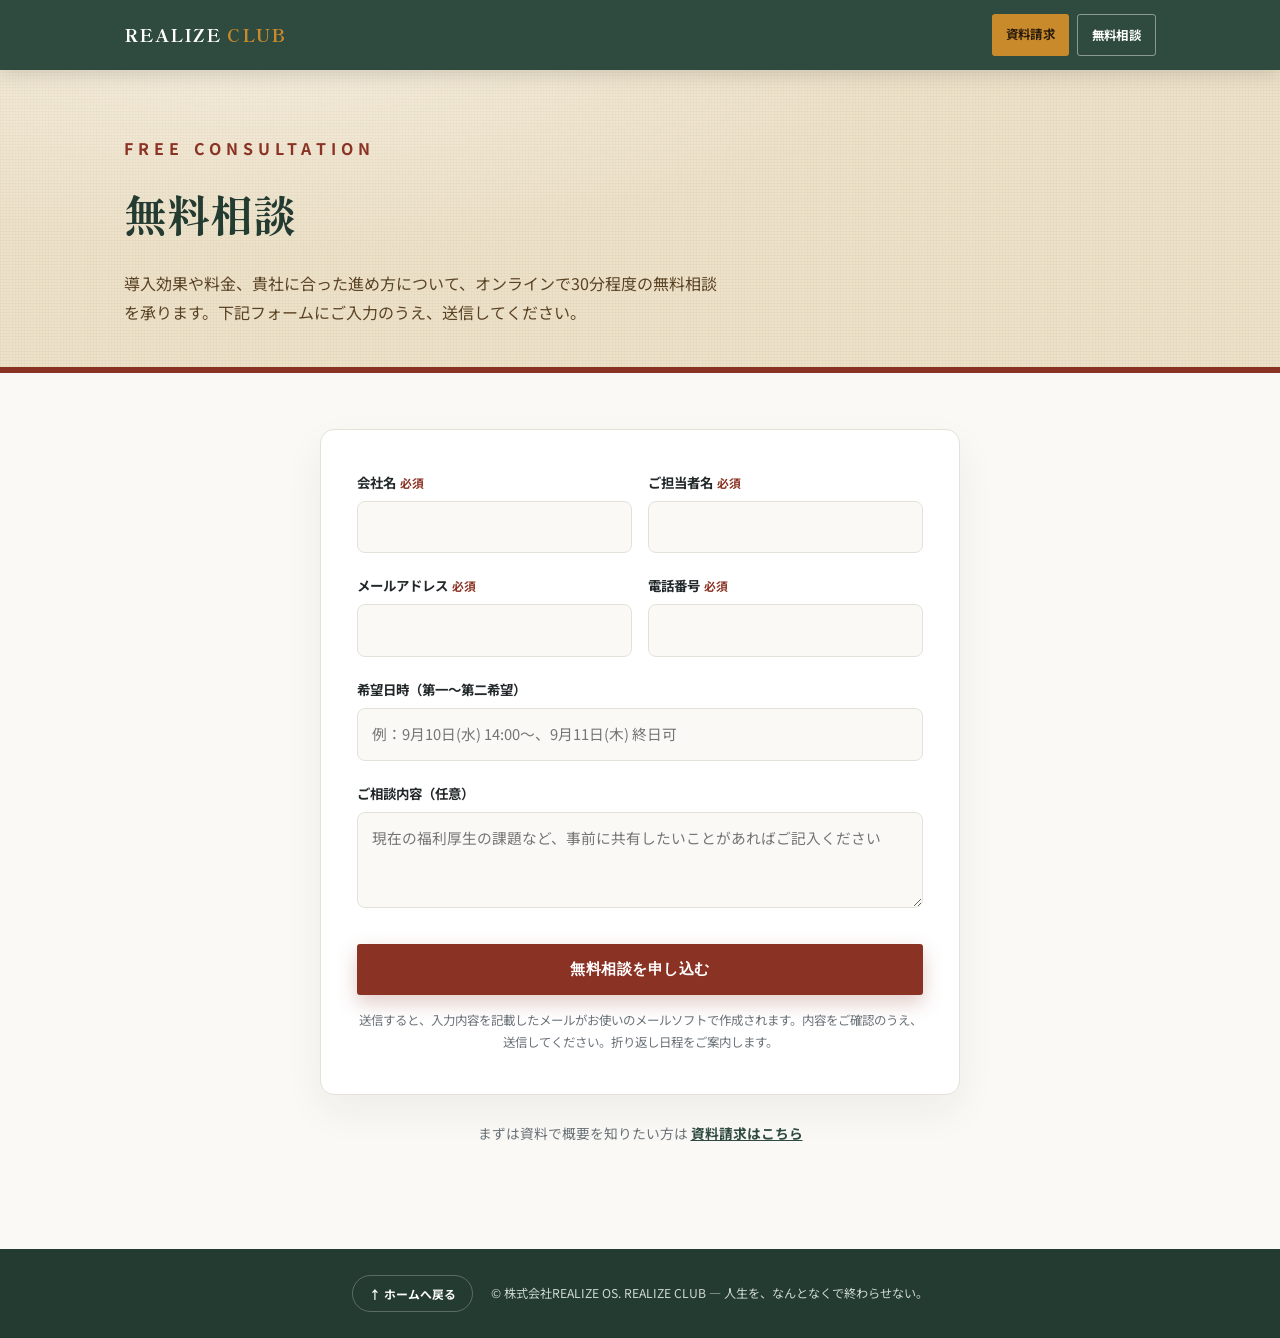
==== consultation.html @ 05f9bee9 "Split 資料請求 and 無料相談 into separate pages, add footer home button - Extract shared header/button/foote" ====
<!doctype html>
<html lang="ja"><head><meta charset="utf-8">
<meta name="viewport" content="width=device-width,initial-scale=1,viewport-fit=cover">
<meta name="description" content="REALIZE CLUBの無料相談（オンライン30分）を予約できます。">
<meta name="theme-color" content="#2f4a3e">
<title>無料相談 | REALIZE CLUB</title>
<link rel="preconnect" href="https://fonts.googleapis.com">
<link rel="preconnect" href="https://fonts.gstatic.com" crossorigin>
<link href="https://fonts.googleapis.com/css2?family=Shippori+Mincho+B1:wght@500;700;800&family=Noto+Sans+JP:wght@400;500;700;900&display=swap" rel="stylesheet">
<link rel="stylesheet" href="assets/site.css">
</head>

<body>

<header class="siteheader">
  <div class="in">
    <a class="logo" href="realize-club.html">REALIZE <span>CLUB</span></a>
    <div class="ctas">
      <a class="cta doc" href="document-request.html">資料請求</a>
      <a class="cta talk" href="consultation.html">無料相談</a>
    </div>
  </div>
</header>

<section class="page-hero">
  <div class="wrap">
    <p class="eyebrow">FREE CONSULTATION</p>
    <h1>無料相談</h1>
    <p>導入効果や料金、貴社に合った進め方について、オンラインで30分程度の無料相談を承ります。下記フォームにご入力のうえ、送信してください。</p>
  </div>
</section>

<section class="form-wrap modern">
  <div class="wrap">
    <form class="form-card" id="talk-form">
      <div class="field-row">
        <div class="field">
          <label for="company">会社名<span class="req">必須</span></label>
          <input type="text" id="company" name="company" required autocomplete="organization">
        </div>
        <div class="field">
          <label for="name">ご担当者名<span class="req">必須</span></label>
          <input type="text" id="name" name="name" required autocomplete="name">
        </div>
      </div>
      <div class="field-row">
        <div class="field">
          <label for="email">メールアドレス<span class="req">必須</span></label>
          <input type="email" id="email" name="email" required autocomplete="email">
        </div>
        <div class="field">
          <label for="tel">電話番号<span class="req">必須</span></label>
          <input type="tel" id="tel" name="tel" required autocomplete="tel">
        </div>
      </div>
      <div class="field">
        <label for="datetime">希望日時（第一〜第二希望）</label>
        <input type="text" id="datetime" name="datetime" placeholder="例：9月10日(水) 14:00〜、9月11日(木) 終日可">
      </div>
      <div class="field">
        <label for="message">ご相談内容（任意）</label>
        <textarea id="message" name="message" placeholder="現在の福利厚生の課題など、事前に共有したいことがあればご記入ください"></textarea>
      </div>
      <div class="form-actions">
        <button type="submit" class="btn btn-primary">無料相談を申し込む</button>
      </div>
      <p class="form-note">送信すると、入力内容を記載したメールがお使いのメールソフトで作成されます。内容をご確認のうえ、送信してください。折り返し日程をご案内します。</p>
    </form>
    <p class="cross-link">まずは資料で概要を知りたい方は <a href="document-request.html">資料請求はこちら</a></p>
  </div>
</section>

<footer>
  <div class="wrap footer-in">
    <a class="home-btn" href="realize-club.html">↑ ホームへ戻る</a>
    <p style="margin:0">© 株式会社REALIZE OS. REALIZE CLUB — 人生を、なんとなくで終わらせない。</p>
  </div>
</footer>

<script>
document.getElementById('talk-form').addEventListener('submit', function(e){
  e.preventDefault();
  var f = e.target;
  var lines = [
    '会社名：' + f.company.value,
    'ご担当者名：' + f.name.value,
    'メールアドレス：' + f.email.value,
    '電話番号：' + f.tel.value,
    '希望日時：' + (f.datetime.value || '未記入'),
    'ご相談内容：' + (f.message.value || 'なし')
  ];
  var subject = encodeURIComponent('【無料相談申込】REALIZE CLUB');
  var body = encodeURIComponent(lines.join('\n'));
  window.location.href = 'mailto:info@realize-os.co.jp?subject=' + subject + '&body=' + body;
});
</script>

</body></html>
---- assets/site.css ----
/* ===== REALIZE CLUB — 共通スタイル（トークン／ヘッダー／ボタン／フッター） ===== */
:root{
  --showa-bg:#ede1c8;--showa-bg2:#e4d5b0;--showa-ink:#3b2a1e;--showa-line:#c9a55c;
  --green:#2f4a3e;--green-d:#233b31;--enji:#8a3324;--mustard:#c98a2b;
  --paper:#f6efe0;
  --modern-bg:#faf9f6;--modern-ink:#22282a;--modern-muted:#6b7278;--modern-line:#e4e1d8;
  --accent:#2f4a3e;--accent-l:#4c715f;
}
*{box-sizing:border-box}
html{scroll-behavior:smooth}
body{margin:0;background:var(--modern-bg);color:var(--modern-ink);
  font-family:"Noto Sans JP",sans-serif;line-height:1.8;-webkit-text-size-adjust:100%}
h1,h2,h3,.mincho{font-family:"Shippori Mincho B1",serif}
img{max-width:100%;display:block}
a{color:inherit}
.wrap{max-width:1080px;margin:0 auto;padding:0 24px}
.eyebrow{display:inline-block;font-size:.72rem;letter-spacing:.32em;font-weight:700}

/* ヘッダー */
.siteheader{position:sticky;top:0;z-index:50;background:var(--green);color:#fff;
  box-shadow:0 4px 18px #0002}
.siteheader .in{display:flex;align-items:center;justify-content:space-between;gap:14px;
  padding:14px 24px;max-width:1080px;margin:0 auto}
.siteheader .logo{font-family:"Shippori Mincho B1",serif;font-weight:800;font-size:1.1rem;
  letter-spacing:.06em;color:#fff;text-decoration:none;white-space:nowrap}
.siteheader .logo span{color:var(--mustard)}
.siteheader .ctas{display:flex;gap:8px}
.siteheader .cta{font-weight:700;font-size:.78rem;padding:9px 14px;border-radius:3px;
  text-decoration:none;letter-spacing:.02em;white-space:nowrap}
.siteheader .cta.doc{background:var(--mustard);color:#2a1c0c}
.siteheader .cta.talk{background:transparent;color:#fff;border:1px solid #ffffff70}

/* ボタン */
.btn{display:inline-block;font-weight:700;padding:15px 30px;border-radius:3px;text-decoration:none;
  font-size:.95rem;letter-spacing:.03em;transition:transform .15s}
.btn:hover{transform:translateY(-2px)}
.btn-primary{background:var(--enji);color:#fff;box-shadow:0 8px 20px #8a332440}
.btn-secondary{background:var(--green-d);color:#fff;box-shadow:0 8px 20px #233b3140}
.btn-ghost{background:transparent;border:2px solid var(--green-d);color:var(--green-d)}

/* モダン見出し（共通） */
.modern{background:var(--modern-bg)}
.section{padding:76px 0}
.section.alt{background:#fff;border-top:1px solid var(--modern-line);border-bottom:1px solid var(--modern-line)}
.m-eyebrow{color:var(--accent);letter-spacing:.28em;font-size:.72rem;font-weight:700}
.m-h2{font-size:clamp(1.5rem,3.2vw,2.15rem);margin:.35em 0 .5em;color:var(--modern-ink);font-weight:900}
.m-lead{color:var(--modern-muted);max-width:640px;font-size:1rem;margin:0 0 44px}

/* フッター */
footer{background:var(--green-d);color:#cfd8d0;padding:26px 0;font-size:.76rem}
footer .footer-in{display:flex;align-items:center;justify-content:center;gap:18px;flex-wrap:wrap;text-align:center}
footer .home-btn{display:inline-flex;align-items:center;gap:6px;color:#fff;font-weight:700;
  text-decoration:none;border:1px solid #ffffff40;border-radius:20px;padding:7px 16px;font-size:.74rem}
footer .home-btn:hover{border-color:#ffffff90}

@media(max-width:560px){
  .siteheader .logo{font-size:.95rem}
  .siteheader .cta{padding:8px 12px;font-size:.72rem}
}

/* ===== フォームページ共通（資料請求／無料相談） ===== */
.page-hero{padding:64px 0 40px;border-bottom:6px solid var(--enji);position:relative;
  background-color:var(--showa-bg);
  background-image:radial-gradient(ellipse at 20% -10%, #ffffff55 0%, transparent 45%),
    repeating-linear-gradient(0deg, #00000006 0 1px, transparent 1px 3px),
    repeating-linear-gradient(90deg, #00000005 0 1px, transparent 1px 3px);
  color:var(--showa-ink)}
.page-hero .eyebrow{color:var(--enji);margin-bottom:12px}
.page-hero h1{font-size:clamp(1.8rem,4.6vw,2.7rem);margin:0 0 16px;color:var(--green-d)}
.page-hero p{font-size:1rem;color:#5a4324;max-width:600px;margin:0}

.form-wrap{padding:56px 0 90px}
.form-card{max-width:640px;margin:0 auto;background:#fff;border:1px solid var(--modern-line);
  border-radius:14px;padding:40px 36px;box-shadow:0 16px 40px #22282a0f}
.field{margin-bottom:20px}
.field label{display:block;font-size:.84rem;font-weight:700;color:var(--modern-ink);margin-bottom:7px}
.field label .req{color:var(--enji);font-weight:700;margin-left:4px;font-size:.74rem}
.field input,.field textarea,.field select{width:100%;border:1px solid var(--modern-line);
  border-radius:8px;padding:12px 14px;font:inherit;font-size:.92rem;color:var(--modern-ink);
  background:var(--modern-bg)}
.field input:focus,.field textarea:focus,.field select:focus{outline:2px solid var(--accent-l);outline-offset:1px}
.field textarea{resize:vertical;min-height:96px}
.field-row{display:grid;grid-template-columns:1fr 1fr;gap:16px}
.form-actions{margin-top:28px}
.form-actions .btn{width:100%;text-align:center;border:0;cursor:pointer}
.form-note{margin:14px 0 0;font-size:.78rem;color:var(--modern-muted);text-align:center}
.cross-link{text-align:center;margin-top:26px;font-size:.86rem;color:var(--modern-muted)}
.cross-link a{color:var(--accent);font-weight:700;text-decoration:underline}

@media(max-width:560px){
  .field-row{grid-template-columns:1fr}
  .form-card{padding:30px 22px}
}
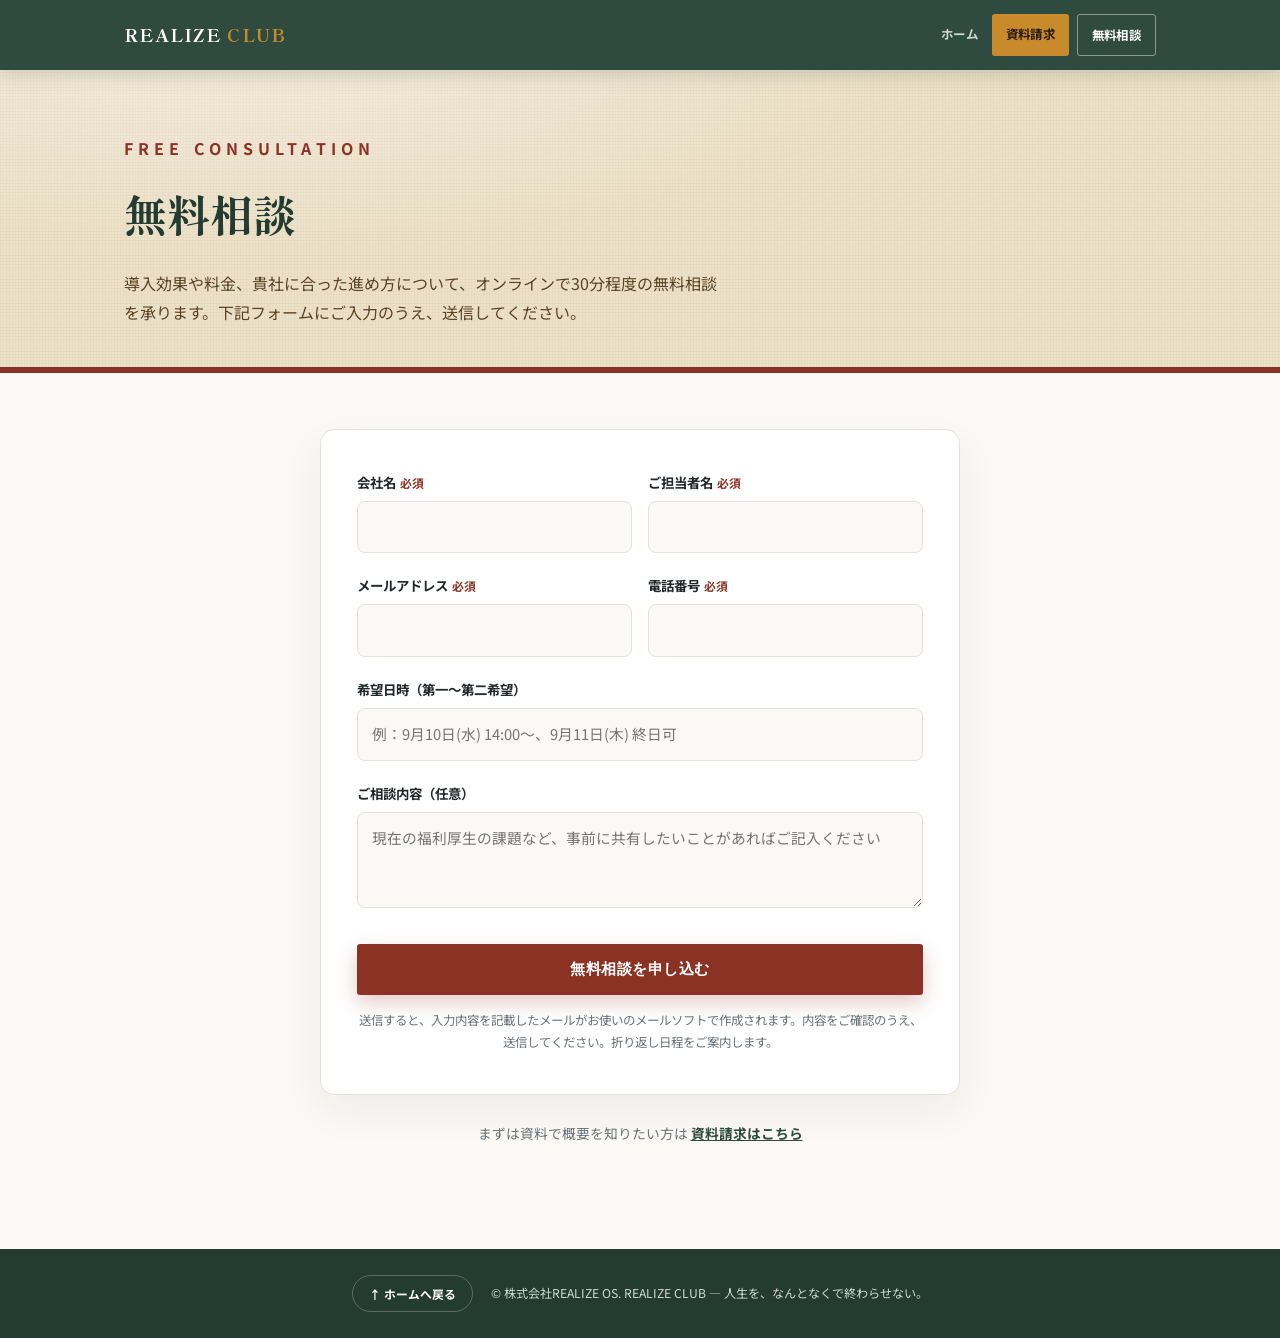
==== commit c9f130ac: "Add explicit ホーム link to the header on every page The header previously relied on the logo click to " ====
--- a/consultation.html
+++ b/consultation.html
@@ -16,6 +16,7 @@
   <div class="in">
     <a class="logo" href="realize-club.html">REALIZE <span>CLUB</span></a>
     <div class="ctas">
+      <a class="cta home" href="realize-club.html">ホーム</a>
       <a class="cta doc" href="document-request.html">資料請求</a>
       <a class="cta talk" href="consultation.html">無料相談</a>
     </div>
--- a/assets/site.css
+++ b/assets/site.css
@@ -27,6 +27,7 @@
 .siteheader .ctas{display:flex;gap:8px}
 .siteheader .cta{font-weight:700;font-size:.78rem;padding:9px 14px;border-radius:3px;
   text-decoration:none;letter-spacing:.02em;white-space:nowrap}
+.siteheader .cta.home{background:transparent;color:#cfd8d0;padding-left:6px;padding-right:6px}
 .siteheader .cta.doc{background:var(--mustard);color:#2a1c0c}
 .siteheader .cta.talk{background:transparent;color:#fff;border:1px solid #ffffff70}
 
